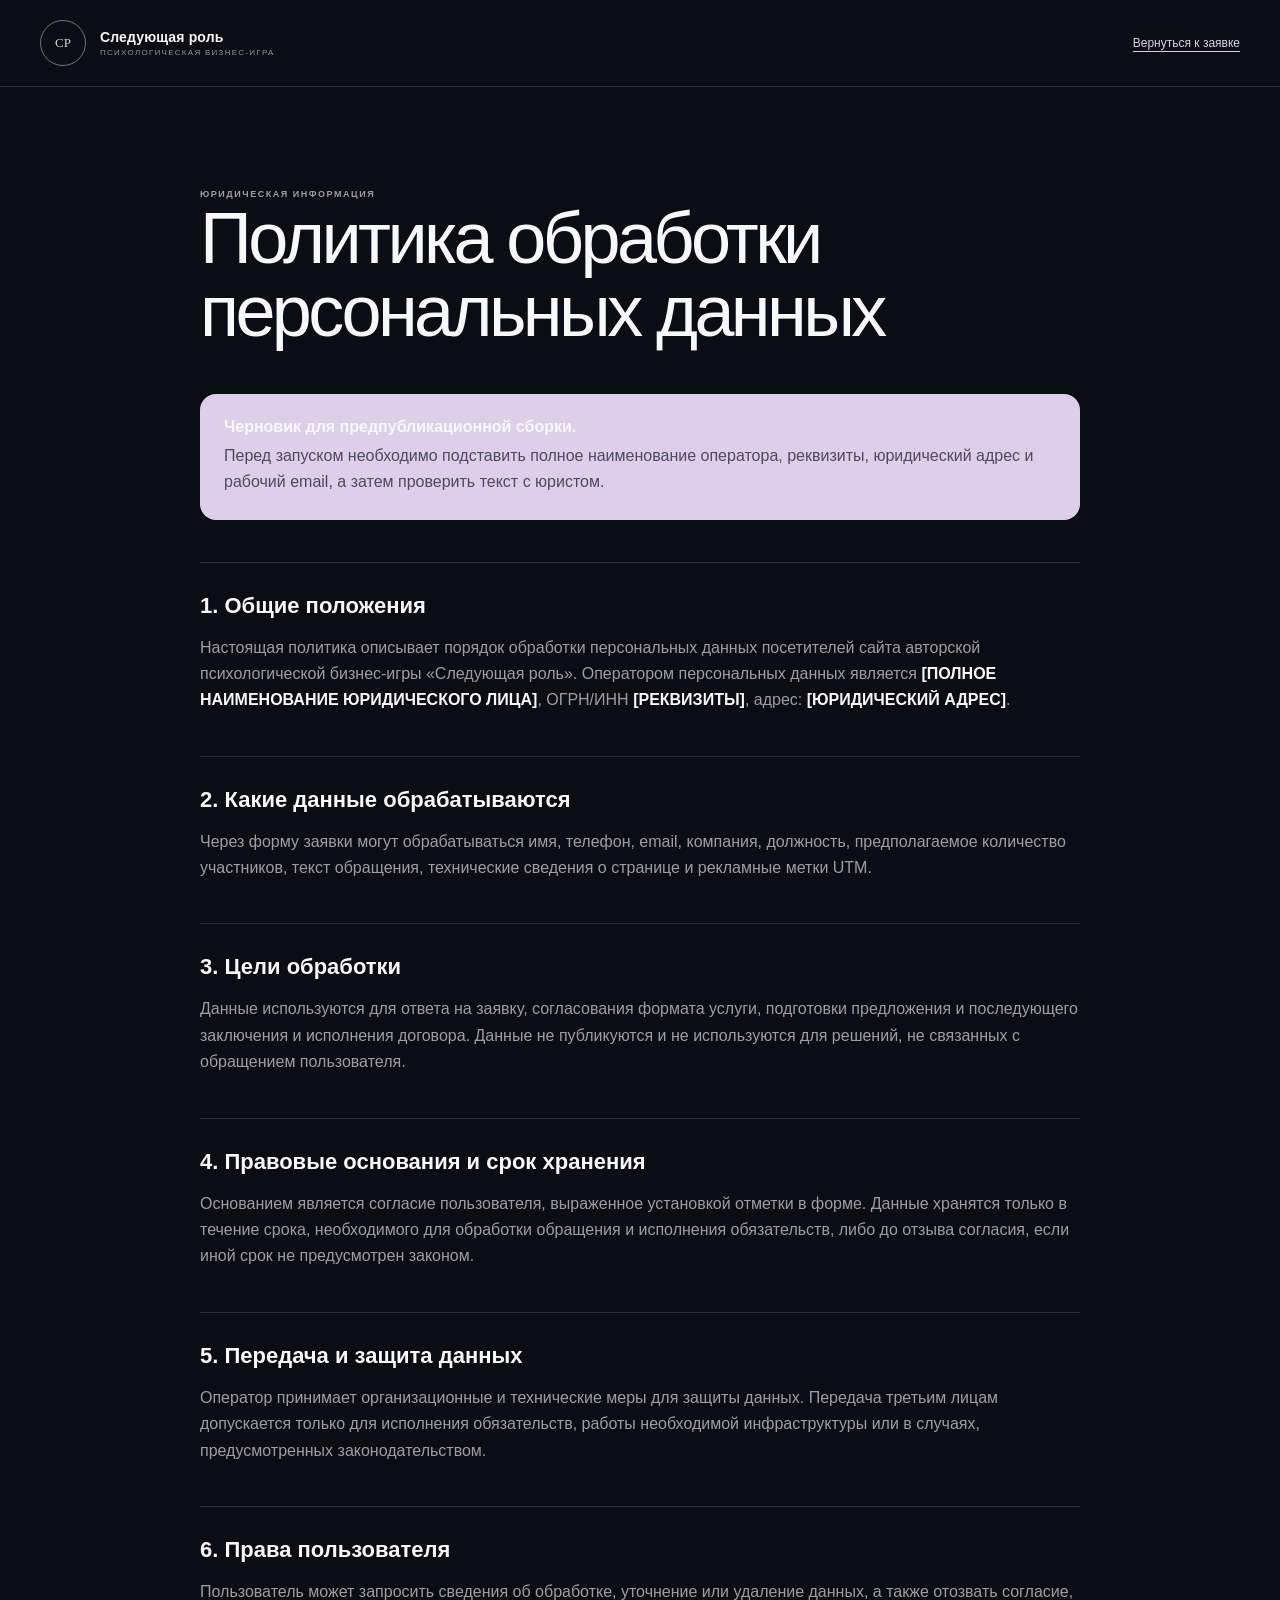
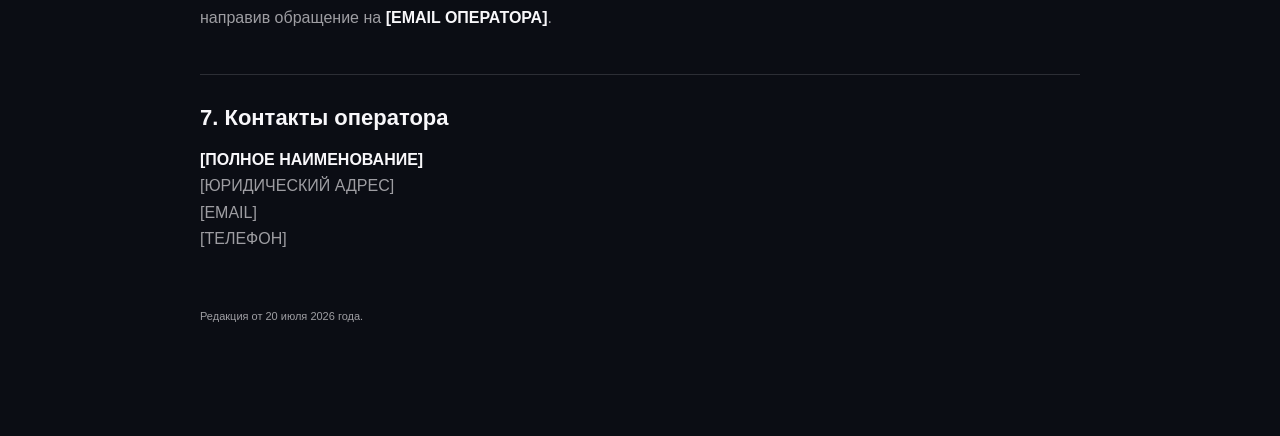
==== privacy.html @ 511d8a83 "Опубликована первая версия карьерного лендинга" ====
<!doctype html>
<html lang="ru">
<head>
  <meta charset="utf-8">
  <meta name="viewport" content="width=device-width, initial-scale=1">
  <meta name="robots" content="noindex">
  <title>Политика обработки персональных данных | Следующая роль</title>
  <link rel="icon" href="assets/icons/favicon.svg" type="image/svg+xml">
  <link rel="stylesheet" href="styles.css">
</head>
<body class="legal-page">
  <header class="legal-header">
    <div class="container">
      <a class="brand" href="index.html">
        <span class="brand-mark" aria-hidden="true">СР</span>
        <span class="brand-copy"><strong>Следующая роль</strong><small>Психологическая бизнес-игра</small></span>
      </a>
      <a href="index.html#contact">Вернуться к заявке</a>
    </div>
  </header>
  <main class="legal-main container">
    <p class="section-number section-number-light">Юридическая информация</p>
    <h1>Политика обработки персональных данных</h1>
    <div class="legal-warning">
      <strong>Черновик для предпубликационной сборки.</strong>
      <p>Перед запуском необходимо подставить полное наименование оператора, реквизиты, юридический адрес и рабочий email, а затем проверить текст с юристом.</p>
    </div>
    <section>
      <h2>1. Общие положения</h2>
      <p>Настоящая политика описывает порядок обработки персональных данных посетителей сайта авторской психологической бизнес-игры «Следующая роль». Оператором персональных данных является <strong>[ПОЛНОЕ НАИМЕНОВАНИЕ ЮРИДИЧЕСКОГО ЛИЦА]</strong>, ОГРН/ИНН <strong>[РЕКВИЗИТЫ]</strong>, адрес: <strong>[ЮРИДИЧЕСКИЙ АДРЕС]</strong>.</p>
    </section>
    <section>
      <h2>2. Какие данные обрабатываются</h2>
      <p>Через форму заявки могут обрабатываться имя, телефон, email, компания, должность, предполагаемое количество участников, текст обращения, технические сведения о странице и рекламные метки UTM.</p>
    </section>
    <section>
      <h2>3. Цели обработки</h2>
      <p>Данные используются для ответа на заявку, согласования формата услуги, подготовки предложения и последующего заключения и исполнения договора. Данные не публикуются и не используются для решений, не связанных с обращением пользователя.</p>
    </section>
    <section>
      <h2>4. Правовые основания и срок хранения</h2>
      <p>Основанием является согласие пользователя, выраженное установкой отметки в форме. Данные хранятся только в течение срока, необходимого для обработки обращения и исполнения обязательств, либо до отзыва согласия, если иной срок не предусмотрен законом.</p>
    </section>
    <section>
      <h2>5. Передача и защита данных</h2>
      <p>Оператор принимает организационные и технические меры для защиты данных. Передача третьим лицам допускается только для исполнения обязательств, работы необходимой инфраструктуры или в случаях, предусмотренных законодательством.</p>
    </section>
    <section>
      <h2>6. Права пользователя</h2>
      <p>Пользователь может запросить сведения об обработке, уточнение или удаление данных, а также отозвать согласие, направив обращение на <strong>[EMAIL ОПЕРАТОРА]</strong>.</p>
    </section>
    <section>
      <h2>7. Контакты оператора</h2>
      <p><strong>[ПОЛНОЕ НАИМЕНОВАНИЕ]</strong><br>[ЮРИДИЧЕСКИЙ АДРЕС]<br>[EMAIL]<br>[ТЕЛЕФОН]</p>
    </section>
    <p class="legal-date">Редакция от 20 июля 2026 года.</p>
  </main>
</body>
</html>
---- styles.css ----
:root {
  --ink: #141722;
  --ink-deep: #0b0d14;
  --ink-soft: #222637;
  --violet: #74569a;
  --violet-dark: #4d376b;
  --lilac: #ddcfe9;
  --lilac-soft: #eee8f2;
  --paper: #f2f0ec;
  --paper-soft: #faf9f7;
  --steel: #8e97a9;
  --text: #11131a;
  --white: #f8f7fa;
  --line-dark: rgba(248, 247, 250, .14);
  --line-light: rgba(20, 23, 34, .13);
  --container: 1480px;
  --ease: cubic-bezier(.22, .61, .36, 1);
}

* { box-sizing: border-box; }
html { scroll-behavior: smooth; scroll-padding-top: 86px; }
body { margin: 0; color: var(--text); background: var(--paper); font-family: Arial, Helvetica, sans-serif; -webkit-font-smoothing: antialiased; }
body.menu-open { overflow: hidden; }
img { display: block; max-width: 100%; }
a { color: inherit; }
button, input, textarea { font: inherit; }
.container { width: min(calc(100% - 80px), var(--container)); margin-inline: auto; }
.sr-only { position: absolute; width: 1px; height: 1px; padding: 0; overflow: hidden; clip: rect(0, 0, 0, 0); white-space: nowrap; border: 0; }
.skip-link { position: fixed; z-index: 999; top: 12px; left: 12px; padding: 12px 16px; color: var(--ink); background: var(--lilac); border-radius: 8px; transform: translateY(-180%); }
.skip-link:focus { transform: none; }

.site-header { position: fixed; z-index: 100; top: 0; right: 0; left: 0; color: var(--white); transition: background .3s, backdrop-filter .3s, border-color .3s; border-bottom: 1px solid transparent; }
.site-header.is-scrolled { background: rgba(10, 12, 19, .88); backdrop-filter: blur(14px); border-color: var(--line-dark); }
.header-inner { display: flex; min-height: 90px; align-items: center; justify-content: space-between; gap: 40px; }
.brand { display: inline-flex; align-items: center; gap: 14px; text-decoration: none; }
.brand-mark { display: grid; width: 46px; height: 46px; flex: 0 0 auto; place-items: center; color: var(--lilac); border: 1px solid rgba(221, 207, 233, .5); border-radius: 50%; font-family: Georgia, serif; font-size: 13px; }
.brand-copy { display: flex; flex-direction: column; gap: 3px; }
.brand-copy strong { font-size: 14px; letter-spacing: .01em; }
.brand-copy small { color: rgba(248, 247, 250, .58); font-size: 8px; text-transform: uppercase; letter-spacing: .16em; }
.site-nav { display: flex; align-items: center; gap: 35px; }
.site-nav a { color: rgba(248, 247, 250, .68); font-size: 12px; font-weight: 650; text-decoration: none; transition: color .2s; }
.site-nav a:hover { color: var(--white); }
.site-nav .nav-cta { min-height: 48px; display: inline-flex; align-items: center; padding: 0 24px; color: var(--ink); background: var(--lilac); border-radius: 999px; }
.menu-toggle { display: none; }

.hero { position: relative; min-height: 780px; height: 100svh; overflow: hidden; color: var(--white); background: var(--ink-deep); }
.hero-media, .hero-shade { position: absolute; inset: 0; }
.hero-media img { width: 100%; height: 100%; object-fit: cover; object-position: 29% center; }
.hero-shade { background: linear-gradient(90deg, rgba(8,10,15,.08) 0%, rgba(8,10,15,.18) 34%, rgba(8,10,15,.78) 58%, #090b12 100%), linear-gradient(0deg, rgba(8,10,15,.96) 0%, transparent 31%); }
.hero-inner { position: relative; z-index: 2; min-height: 780px; height: 100%; display: flex; flex-direction: column; align-items: flex-end; justify-content: center; padding-top: 110px; padding-bottom: 92px; }
.hero-copy { width: 58%; max-width: 860px; }
.eyebrow { display: flex; align-items: center; gap: 14px; margin: 0 0 28px; color: rgba(248,247,250,.72); font-size: 9px; font-weight: 750; text-transform: uppercase; letter-spacing: .17em; }
.eyebrow span { width: 32px; height: 1px; background: var(--lilac); }
.hero h1 { max-width: 860px; margin: 0; font-size: clamp(48px, 5.2vw, 80px); font-weight: 520; line-height: .98; letter-spacing: -.055em; }
.hero h1 em, .section-heading h2 em, .method h2 em, .expert h2 em, .contact h2 em, .money-teaser h2 em, .faq h2 em { color: var(--lilac); font-family: Georgia, "Times New Roman", serif; font-weight: 400; }
.hero h1 em { display: inline; }
.hero-lead { max-width: 770px; margin: 30px 0 0; color: rgba(248,247,250,.68); font-size: 16px; line-height: 1.65; }
.hero-actions { display: flex; align-items: center; gap: 26px; margin-top: 34px; }
.button { min-height: 60px; display: inline-flex; align-items: center; justify-content: center; gap: 28px; padding: 0 30px; color: var(--ink); background: var(--lilac); border: 0; border-radius: 999px; font-size: 13px; font-weight: 750; text-decoration: none; cursor: pointer; transition: transform .2s, background .2s; }
.button:hover { background: #eadff1; transform: translateY(-2px); }
.button:focus-visible, a:focus-visible, summary:focus-visible, input:focus-visible, textarea:focus-visible { outline: 2px solid #a789c8; outline-offset: 3px; }
.hero-actions p { max-width: 210px; margin: 0; color: rgba(248,247,250,.44); font-size: 10px; line-height: 1.5; }
.hero-facts { width: 58%; max-width: 860px; display: grid; grid-template-columns: repeat(4, 1fr); gap: 20px; margin: 52px 0 0; padding: 25px 0 0; border-top: 1px solid var(--line-dark); }
.hero-facts div { min-width: 0; }
.hero-facts dt { margin-bottom: 9px; color: rgba(248,247,250,.36); font-size: 8px; text-transform: uppercase; letter-spacing: .16em; }
.hero-facts dd { margin: 0; font-size: 12px; font-weight: 700; }
.scroll-cue { position: absolute; z-index: 3; bottom: 24px; left: 40px; display: flex; align-items: center; gap: 12px; color: rgba(248,247,250,.42); font-size: 8px; text-decoration: none; text-transform: uppercase; letter-spacing: .16em; }
.scroll-cue span { position: relative; width: 32px; height: 32px; border: 1px solid rgba(248,247,250,.2); border-radius: 50%; }
.scroll-cue span::after { content: ""; position: absolute; top: 9px; left: 13px; width: 5px; height: 9px; border-right: 1px solid currentColor; border-bottom: 1px solid currentColor; transform: rotate(45deg); }

.section { padding: 128px 0; }
.section-light { background: var(--paper); }
.section-heading { display: grid; grid-template-columns: .42fr 1.4fr .82fr; align-items: start; gap: 54px; }
.section-number { margin: 10px 0 0; color: #6e6872; font-size: 9px; font-weight: 750; text-transform: uppercase; letter-spacing: .17em; }
.section-number-light { color: rgba(248,247,250,.42); }
.section-heading h2, .method h2, .expert h2, .contact-intro h2, .faq h2 { margin: 0; font-size: clamp(48px, 4.8vw, 72px); font-weight: 510; line-height: 1.01; letter-spacing: -.052em; }
.section-heading h2 em { color: var(--violet-dark); }
.section-heading > p:last-child { margin: 6px 0 0; color: #666570; font-size: 14px; line-height: 1.7; }

.question-grid { display: grid; grid-template-columns: repeat(6, 1fr); gap: 14px; margin-top: 70px; }
.question-card { position: relative; min-height: 320px; grid-column: span 2; display: flex; flex-direction: column; justify-content: space-between; overflow: hidden; padding: 30px; background: var(--paper-soft); border: 1px solid var(--line-light); border-radius: 22px; }
.question-card-wide { grid-column: span 3; }
.question-card::after { content: ""; position: absolute; top: -95px; right: -95px; width: 190px; height: 190px; border: 1px solid rgba(116,86,154,.18); border-radius: 50%; }
.card-index { color: #7c7784; font-size: 9px; font-weight: 700; letter-spacing: .16em; }
.question-card svg { width: 54px; height: 54px; margin-top: 34px; fill: none; stroke: var(--violet); stroke-width: 1.5; }
.question-card h3 { margin: 0 0 14px; font-size: 22px; letter-spacing: -.03em; }
.question-card p { max-width: 430px; margin: 0; color: #666570; font-size: 14px; line-height: 1.55; }
.custom-question { display: grid; grid-template-columns: .38fr 1.1fr auto; align-items: center; gap: 40px; margin-top: 18px; padding: 30px 34px; color: var(--white); background: var(--ink); border-radius: 18px; }
.custom-question > span { color: var(--lilac); font-family: Georgia, serif; font-size: 20px; }
.custom-question p { margin: 0; color: rgba(248,247,250,.62); font-size: 13px; line-height: 1.55; }
.custom-question a { color: var(--lilac); font-size: 12px; font-weight: 700; text-underline-offset: 5px; }

.method, .expert { color: var(--white); background: var(--ink); }
.method-layout { display: grid; grid-template-columns: .9fr 1.1fr; align-items: center; gap: 90px; }
.method-visual { position: relative; min-height: 720px; overflow: hidden; }
.method-visual picture, .method-visual img, .method-visual::after { position: absolute; inset: 0; width: 100%; height: 100%; }
.method-visual img { object-fit: cover; object-position: center; border-radius: 4px 120px 4px 4px; }
.method-visual::after { content: ""; background: linear-gradient(0deg, rgba(10,12,18,.72), transparent 55%); border-radius: 4px 120px 4px 4px; }
.visual-note { position: absolute; z-index: 2; right: 28px; bottom: 28px; width: 310px; padding: 24px; background: rgba(13,15,23,.88); border: 1px solid var(--line-dark); backdrop-filter: blur(10px); }
.visual-note strong { display: block; margin-bottom: 10px; color: var(--lilac); font-family: Georgia, serif; font-size: 21px; font-weight: 400; }
.visual-note span { color: rgba(248,247,250,.58); font-size: 11px; line-height: 1.55; }
.method-copy h2 { margin-top: 24px; }
.method-copy h2 em { display: block; }
.method-lead { max-width: 700px; margin: 28px 0 0; color: rgba(248,247,250,.61); font-size: 15px; line-height: 1.72; }
.rounds { margin: 48px 0 0; padding: 0; list-style: none; }
.rounds li { display: grid; grid-template-columns: 48px 1fr; gap: 22px; padding: 24px 0; border-top: 1px solid var(--line-dark); }
.round-number { color: var(--lilac); font-family: Georgia, serif; font-size: 18px; }
.rounds h3 { margin: 0 0 7px; font-size: 16px; }
.rounds p { max-width: 660px; margin: 0; color: rgba(248,247,250,.53); font-size: 13px; line-height: 1.6; }
.method-origin { display: flex; align-items: center; justify-content: space-between; gap: 60px; margin-top: 90px; padding-top: 40px; border-top: 1px solid var(--line-dark); }
.method-origin p { max-width: 900px; margin: 0; font-family: Georgia, serif; font-size: 25px; line-height: 1.42; }
.method-origin span { flex: 0 0 auto; color: rgba(248,247,250,.43); font-size: 9px; text-transform: uppercase; letter-spacing: .14em; }

.result-heading { grid-template-columns: .42fr 1.6fr; }
.result-heading h2 em { color: var(--violet-dark); }
.result-grid { display: grid; grid-template-columns: 1fr 1fr; gap: 18px; margin-top: 72px; }
.result-card { position: relative; min-height: 720px; overflow: hidden; padding: 42px; border-radius: 28px; }
.result-personal { background: #e8e2db; border: 1px solid rgba(20,23,34,.1); }
.result-company { color: var(--white); background: #151824; }
.result-card-head { display: flex; align-items: center; justify-content: space-between; gap: 20px; padding-bottom: 24px; border-bottom: 1px solid currentColor; border-color: rgba(20,23,34,.16); }
.result-company .result-card-head { border-color: var(--line-dark); }
.result-card-head span { font-size: 9px; font-weight: 750; text-transform: uppercase; letter-spacing: .16em; }
.result-card-head strong { color: var(--violet-dark); font-family: Georgia, serif; font-size: 18px; font-weight: 400; }
.result-company .result-card-head strong { color: var(--lilac); }
.result-card h3 { margin: 58px 0 48px; font-size: clamp(36px, 3.3vw, 56px); font-weight: 510; line-height: 1; letter-spacing: -.05em; }
.check-list { position: relative; z-index: 2; max-width: 600px; margin: 0; padding: 0; list-style: none; }
.check-list li { position: relative; margin: 0 0 21px; padding-left: 32px; color: #666570; font-size: 14px; line-height: 1.55; }
.result-company .check-list li { color: rgba(248,247,250,.64); }
.check-list li::before { content: "↗"; position: absolute; top: 0; left: 0; color: var(--violet); }
.result-company .check-list li::before { color: var(--lilac); }
.document-preview { position: absolute; right: 40px; bottom: -75px; width: 300px; height: 305px; padding: 45px 34px; background: #fff; border: 1px solid rgba(20,23,34,.08); box-shadow: 0 24px 50px rgba(20,23,34,.12); transform: rotate(4deg); }
.document-preview > div { display: grid; gap: 6px; margin-bottom: 54px; }
.document-preview > div span { width: 72%; height: 2px; background: #dedde0; }
.document-preview > div span:nth-child(2) { width: 58%; }
.document-preview > div span:nth-child(3) { width: 66%; }
.document-preview b { display: block; max-width: 220px; color: var(--ink); font-family: Georgia, serif; font-size: 31px; font-weight: 400; line-height: 1.02; }
.document-preview small { position: absolute; bottom: 28px; color: #8f8b95; font-size: 8px; text-transform: uppercase; letter-spacing: .18em; }
.role-map { position: absolute; right: 38px; bottom: 36px; left: 38px; height: 165px; border-top: 1px solid var(--line-dark); }
.role-node { position: absolute; z-index: 2; display: grid; width: 84px; height: 84px; place-items: center; color: var(--white); background: #262a3d; border: 1px solid rgba(221,207,233,.38); border-radius: 50%; font-size: 10px; }
.role-node-a { bottom: 0; left: 5%; }
.role-node-b { top: 24px; left: calc(50% - 42px); background: var(--violet-dark); }
.role-node-c { right: 5%; bottom: 0; }
.role-line { position: absolute; top: 88px; height: 1px; background: rgba(221,207,233,.32); transform-origin: left center; }
.role-line-a { left: 16%; width: 37%; transform: rotate(-10deg); }
.role-line-b { left: 51%; width: 35%; transform: rotate(10deg); }
.included { display: flex; align-items: center; justify-content: space-between; gap: 60px; margin-top: 18px; padding: 26px 32px; background: var(--paper-soft); border: 1px solid var(--line-light); border-radius: 16px; }
.included p { max-width: 900px; margin: 0; color: #666570; font-size: 13px; line-height: 1.55; }
.included p strong { color: var(--text); }
.included a { flex: 0 0 auto; color: var(--violet-dark); font-size: 12px; font-weight: 750; text-underline-offset: 5px; }
.legal-note { max-width: 900px; margin: 24px 0 0; color: #85818a; font-size: 10px; line-height: 1.55; }

.expert-layout { display: grid; grid-template-columns: .82fr 1.18fr; align-items: center; gap: 95px; }
.expert-photo { position: relative; min-height: 850px; overflow: hidden; }
.expert-photo picture, .expert-photo img, .expert-photo::after { position: absolute; inset: 0; width: 100%; height: 100%; }
.expert-photo img { object-fit: cover; object-position: center top; border-radius: 120px 4px 4px 4px; }
.expert-photo::after { content: ""; background: linear-gradient(0deg, rgba(10,12,18,.68), transparent 48%); border-radius: 120px 4px 4px 4px; }
.expert-sign { position: absolute; z-index: 2; right: 28px; bottom: 28px; left: 28px; display: flex; align-items: flex-end; justify-content: space-between; gap: 30px; }
.expert-sign strong { font-family: Georgia, serif; font-size: 29px; font-weight: 400; line-height: 1; }
.expert-sign span { color: rgba(248,247,250,.58); font-size: 9px; line-height: 1.5; text-align: right; text-transform: uppercase; letter-spacing: .13em; }
.expert-copy h2 { margin-top: 24px; }
.expert-copy blockquote { max-width: 790px; margin: 38px 0; padding-left: 28px; color: rgba(248,247,250,.68); border-left: 1px solid var(--lilac); font-family: Georgia, serif; font-size: 23px; line-height: 1.45; }
.expert-points { display: grid; grid-template-columns: repeat(3, 1fr); gap: 14px; }
.expert-points div { min-height: 150px; padding: 22px; background: rgba(248,247,250,.035); border: 1px solid var(--line-dark); border-radius: 14px; }
.expert-points span { color: var(--lilac); font-family: Georgia, serif; font-size: 16px; }
.expert-points p { margin: 28px 0 0; color: rgba(248,247,250,.57); font-size: 12px; line-height: 1.5; }
.security { margin-top: 46px; padding-top: 30px; border-top: 1px solid var(--line-dark); }
.security > span { color: rgba(248,247,250,.42); font-size: 9px; text-transform: uppercase; letter-spacing: .16em; }
.security ul { display: grid; grid-template-columns: 1fr 1fr; gap: 11px 32px; margin: 22px 0 0; padding: 0; list-style: none; }
.security li { position: relative; padding-left: 17px; color: rgba(248,247,250,.58); font-size: 11px; line-height: 1.45; }
.security li::before { content: ""; position: absolute; top: 6px; left: 0; width: 5px; height: 5px; background: var(--lilac); border-radius: 50%; }

.contact { background: var(--paper); }
.contact-intro { display: grid; grid-template-columns: .42fr 1.35fr .48fr; align-items: start; gap: 54px; }
.contact-intro h2 em { color: var(--violet-dark); }
.price-line { display: flex; flex-direction: column; gap: 4px; padding-top: 8px; }
.price-line span, .price-line small { color: #7f7a84; font-size: 8px; text-transform: uppercase; letter-spacing: .16em; }
.price-line strong { margin-top: 11px; font-family: Georgia, serif; font-size: 31px; font-weight: 400; }
.contact-panel { display: grid; grid-template-columns: .82fr 1.18fr; margin-top: 70px; overflow: hidden; background: var(--ink); border-radius: 28px; }
.contact-photo { position: relative; min-height: 760px; }
.contact-photo picture, .contact-photo img, .contact-photo::after { position: absolute; inset: 0; width: 100%; height: 100%; }
.contact-photo img { object-fit: cover; object-position: 55% center; }
.contact-photo::after { content: ""; background: linear-gradient(0deg, rgba(10,12,18,.82), transparent 54%); }
.contact-photo-copy { position: absolute; z-index: 2; right: 38px; bottom: 38px; left: 38px; }
.contact-photo-copy span { color: var(--lilac); font-size: 9px; text-transform: uppercase; letter-spacing: .16em; }
.contact-photo-copy strong { display: block; max-width: 480px; margin-top: 13px; font-family: Georgia, serif; font-size: 27px; font-weight: 400; line-height: 1.25; }
.lead-form { padding: 58px; color: var(--white); }
.form-heading { display: flex; align-items: flex-end; justify-content: space-between; gap: 35px; padding-bottom: 28px; border-bottom: 1px solid var(--line-dark); }
.form-heading span { font-family: Georgia, serif; font-size: 34px; }
.form-heading small { max-width: 280px; color: rgba(248,247,250,.44); font-size: 9px; line-height: 1.5; text-align: right; }
.form-grid { display: grid; grid-template-columns: 1fr 1fr; gap: 19px 20px; margin-top: 34px; }
.form-grid label { display: flex; flex-direction: column; gap: 9px; }
.form-grid label > span { color: rgba(248,247,250,.48); font-size: 8px; text-transform: uppercase; letter-spacing: .14em; }
.form-grid input, .form-grid textarea { width: 100%; color: var(--white); background: transparent; border: 0; border-bottom: 1px solid rgba(248,247,250,.23); border-radius: 0; outline: none; }
.form-grid input { height: 42px; }
.form-grid textarea { min-height: 78px; padding: 10px 0; resize: vertical; }
.form-grid input::placeholder, .form-grid textarea::placeholder { color: rgba(248,247,250,.24); }
.form-grid input:focus, .form-grid textarea:focus { border-color: var(--lilac); }
.form-grid input.is-invalid { border-color: #d78484; }
.field-full { grid-column: 1 / -1; }
.field-error, .consent-error { min-height: 12px; color: #e1a0a0; font-size: 9px; }
.honey { position: absolute !important; left: -9999px !important; }
.consent { position: relative; display: flex; align-items: flex-start; gap: 11px; margin-top: 25px; color: rgba(248,247,250,.5); font-size: 10px; line-height: 1.45; cursor: pointer; }
.consent input { position: absolute; opacity: 0; }
.consent-box { position: relative; width: 17px; height: 17px; flex: 0 0 auto; border: 1px solid rgba(248,247,250,.35); }
.consent input:checked + .consent-box::after { content: ""; position: absolute; top: 2px; left: 5px; width: 4px; height: 8px; border-right: 1px solid var(--lilac); border-bottom: 1px solid var(--lilac); transform: rotate(45deg); }
.consent a { text-underline-offset: 3px; }
.button-submit { width: 100%; margin-top: 18px; }
.button-submit:disabled { cursor: wait; opacity: .6; }
.form-status { min-height: 18px; margin: 12px 0 0; color: rgba(248,247,250,.55); font-size: 10px; }
.form-status.is-error { color: #e1a0a0; }

.faq { display: grid; grid-template-columns: .7fr 1.3fr; gap: 90px; margin-top: 118px; }
.faq h2 { margin-top: 28px; }
.faq h2 em { color: var(--violet-dark); }
.faq-list { border-top: 1px solid var(--line-light); }
.faq-list details { border-bottom: 1px solid var(--line-light); }
.faq-list summary { display: flex; align-items: center; justify-content: space-between; gap: 24px; padding: 25px 0; font-size: 16px; font-weight: 650; cursor: pointer; list-style: none; }
.faq-list summary::-webkit-details-marker { display: none; }
.faq-list summary span { position: relative; width: 24px; height: 24px; flex: 0 0 auto; }
.faq-list summary span::before, .faq-list summary span::after { content: ""; position: absolute; top: 11px; left: 5px; width: 14px; height: 1px; background: var(--ink); transition: transform .25s; }
.faq-list summary span::after { transform: rotate(90deg); }
.faq-list details[open] summary span::after { transform: rotate(0); }
.faq-list details p { max-width: 720px; margin: -6px 40px 25px 0; color: #666570; font-size: 14px; line-height: 1.6; }
.money-teaser { position: relative; margin-top: 100px; padding: 55px 48% 55px 55px; overflow: hidden; color: var(--white); background: linear-gradient(105deg, #101713 0%, #101713 57%, #26362e 100%); border-radius: 24px; }
.money-teaser::before { content: ""; position: absolute; top: -210px; right: -30px; width: 560px; height: 560px; border: 1px solid rgba(202,169,144,.42); border-radius: 50%; box-shadow: 0 0 0 60px rgba(202,169,144,.05), 0 0 0 130px rgba(202,169,144,.03); }
.money-label { position: relative; z-index: 2; color: #d9bba7; font-size: 9px; text-transform: uppercase; letter-spacing: .15em; }
.money-teaser h2 { position: relative; z-index: 2; max-width: 730px; margin: 18px 0 0; font-size: clamp(34px, 3.5vw, 52px); font-weight: 520; line-height: 1.04; letter-spacing: -.045em; }
.money-teaser h2 em { color: #e5c9b7; }
.money-teaser > p:not(.money-label) { position: relative; z-index: 2; max-width: 650px; margin: 18px 0 28px; color: rgba(248,246,242,.62); font-size: 14px; }
.money-teaser a { position: relative; z-index: 2; color: #e5c9b7; font-size: 13px; font-weight: 700; text-underline-offset: 5px; }

.site-footer { padding: 76px 0 28px; color: var(--white); background: #080a10; }
.footer-main { display: grid; grid-template-columns: 1.3fr .7fr .9fr .9fr; gap: 48px; }
.brand-footer { margin-bottom: 18px; }
.footer-main > div:first-child > p { max-width: 310px; margin: 0; color: rgba(248,247,250,.4); font-size: 12px; line-height: 1.5; }
.footer-links, .footer-contact { display: flex; flex-direction: column; align-items: flex-start; gap: 11px; }
.footer-links strong, .footer-contact strong { margin-bottom: 7px; color: rgba(248,247,250,.45); font-size: 9px; text-transform: uppercase; letter-spacing: .14em; }
.footer-links a { color: rgba(248,247,250,.7); font-size: 12px; text-decoration: none; }
.footer-contact > a { color: var(--lilac); font-family: Georgia, serif; font-size: 21px; text-underline-offset: 5px; }
.footer-contact small { max-width: 260px; color: rgba(248,247,250,.3); font-size: 9px; line-height: 1.5; }
.footer-bottom { display: flex; justify-content: space-between; gap: 30px; margin-top: 65px; padding-top: 22px; color: rgba(248,247,250,.28); border-top: 1px solid var(--line-dark); font-size: 9px; }

[data-reveal] { opacity: 0; transform: translateY(22px); transition: opacity .75s var(--ease), transform .75s var(--ease); }
[data-reveal].is-visible { opacity: 1; transform: none; }
.no-js [data-reveal] { opacity: 1; transform: none; }

@media (max-width: 1199px) {
  .container { width: min(calc(100% - 48px), var(--container)); }
  .site-nav { gap: 20px; }
  .hero-copy, .hero-facts { width: 62%; }
  .hero h1 { font-size: clamp(44px, 5.5vw, 66px); }
  .section-heading { grid-template-columns: .38fr 1.45fr .82fr; gap: 32px; }
  .question-card { grid-column: span 3; }
  .question-card-wide { grid-column: span 3; }
  .question-card:last-child { grid-column: 2 / span 4; }
  .method-layout, .expert-layout { gap: 56px; }
  .method-visual { min-height: 650px; }
  .result-card { padding: 34px; }
  .expert-photo { min-height: 760px; }
  .contact-intro { grid-template-columns: .38fr 1.32fr .5fr; gap: 32px; }
  .lead-form { padding: 42px; }
}

@media (max-width: 900px) {
  .site-nav > a:not(.nav-cta) { display: none; }
  .hero-media img { object-position: 23% center; }
  .hero-copy, .hero-facts { width: 64%; }
  .hero-actions { align-items: flex-start; flex-direction: column; }
  .section { padding: 96px 0; }
  .section-heading { grid-template-columns: 1fr; gap: 16px; }
  .section-heading .section-number { margin: 0; }
  .section-heading > p:last-child { max-width: 680px; }
  .custom-question { grid-template-columns: 1fr; gap: 17px; }
  .method-layout, .expert-layout { grid-template-columns: 1fr; }
  .method-visual { min-height: 560px; width: 78%; }
  .method-copy, .expert-copy { max-width: 780px; }
  .method-origin { align-items: flex-start; flex-direction: column; }
  .result-heading { grid-template-columns: 1fr; }
  .result-card { min-height: 700px; padding: 30px; }
  .expert-photo { width: 72%; min-height: 760px; }
  .contact-intro { grid-template-columns: 1fr 1fr; }
  .contact-intro .section-number { grid-column: 1 / -1; margin: 0; }
  .contact-panel { grid-template-columns: 1fr; }
  .contact-photo { min-height: 440px; }
  .faq { grid-template-columns: 1fr; gap: 42px; }
  .money-teaser { padding-right: 30%; }
  .footer-main { grid-template-columns: 1fr 1fr; }
}

@media (max-width: 767px) {
  html { scroll-padding-top: 72px; }
  .container { width: min(calc(100% - 32px), var(--container)); }
  .header-inner { min-height: 72px; }
  .brand-mark { width: 36px; height: 36px; }
  .brand-copy strong { font-size: 12px; }
  .brand-copy small { font-size: 7px; }
  .site-header { background: rgba(10,12,19,.72); backdrop-filter: blur(14px); }
  .menu-toggle { width: 42px; height: 42px; display: grid; place-content: center; gap: 6px; padding: 0; color: var(--white); background: transparent; border: 1px solid var(--line-dark); border-radius: 50%; }
  .menu-toggle span:not(.sr-only) { width: 17px; height: 1px; background: currentColor; transition: transform .2s; }
  .menu-toggle[aria-expanded="true"] span:first-child { transform: translateY(3.5px) rotate(45deg); }
  .menu-toggle[aria-expanded="true"] span:nth-child(2) { transform: translateY(-3.5px) rotate(-45deg); }
  .site-nav { position: fixed; inset: 72px 0 auto; display: grid; gap: 0; padding: 18px 16px 24px; background: rgba(10,12,19,.98); border-bottom: 1px solid var(--line-dark); transform: translateY(-130%); opacity: 0; pointer-events: none; transition: transform .3s var(--ease), opacity .3s; }
  .site-nav.is-open { transform: translateY(0); opacity: 1; pointer-events: auto; }
  .site-nav > a:not(.nav-cta) { display: block; padding: 15px 8px; border-bottom: 1px solid var(--line-dark); font-size: 14px; }
  .site-nav .nav-cta { margin-top: 18px; text-align: center; }

  .hero { height: auto; min-height: 0; padding-top: 72px; }
  .hero-media { position: relative; height: min(66svh, 560px); inset: auto; z-index: 0; display: block; }
  .hero-media img { object-position: center 19%; }
  .hero-shade { z-index: 1; top: 72px; height: min(66svh, 560px); bottom: auto; background: linear-gradient(0deg, #0b0d14 0%, rgba(11,13,20,.05) 44%, rgba(11,13,20,.08) 100%); }
  .hero-inner { position: relative; z-index: 2; min-height: 0; height: auto; align-items: stretch; margin-top: -58px; padding: 0 0 34px; }
  .hero-copy, .hero-facts { width: 100%; max-width: none; }
  .eyebrow { margin-bottom: 16px; font-size: 8px; }
  .hero h1 { font-size: clamp(38px, 11vw, 53px); line-height: 1.01; }
  .hero-lead { margin-top: 22px; font-size: 15px; }
  .hero-actions { gap: 14px; margin-top: 26px; }
  .button { min-height: 54px; width: 100%; padding-inline: 22px; }
  .hero-actions p { max-width: none; width: 100%; text-align: center; }
  .hero-facts { grid-template-columns: 1fr 1fr; gap: 18px 12px; margin-top: 34px; }
  .hero-facts dd { font-size: 12px; }
  .scroll-cue { display: none; }

  .section { padding: 78px 0; }
  .section-heading h2, .method h2, .expert h2, .contact-intro h2, .faq h2 { font-size: clamp(36px, 10vw, 48px); }
  .section-heading > p:last-child { font-size: 14px; }
  .question-grid { grid-template-columns: 1fr; gap: 10px; margin-top: 46px; }
  .question-card, .question-card-wide, .question-card:last-child { min-height: 270px; grid-column: auto; padding: 23px; }
  .question-card svg { margin-top: 30px; }
  .custom-question { margin-top: 12px; padding: 25px; }

  .method-layout { gap: 56px; }
  .method-visual { min-height: 450px; width: 100%; }
  .method-visual img { object-position: 42% center; border-radius: 4px 82px 4px 4px; }
  .method-visual::after { border-radius: 4px 82px 4px 4px; }
  .visual-note { right: 14px; bottom: 15px; width: min(250px, calc(100% - 28px)); padding: 19px; }
  .method-lead { font-size: 15px; }
  .rounds { margin-top: 38px; }
  .rounds li { grid-template-columns: 40px 1fr; gap: 12px; }
  .method-origin { gap: 25px; margin-top: 62px; }
  .method-origin p { font-size: 22px; }

  .result-grid { grid-template-columns: 1fr; margin-top: 46px; }
  .result-card { min-height: 720px; padding: 25px; border-radius: 20px; }
  .result-card h3 { margin: 42px 0 38px; font-size: 35px; }
  .check-list { padding-bottom: 220px; }
  .document-preview { right: 25px; bottom: -52px; width: min(270px, calc(100% - 50px)); height: 275px; padding: 38px 29px; }
  .document-preview b { font-size: 28px; }
  .role-map { right: 25px; bottom: 30px; left: 25px; height: 155px; }
  .role-node { width: 70px; height: 70px; font-size: 9px; }
  .role-node-b { left: calc(50% - 35px); }
  .role-line-a { left: 18%; width: 33%; }
  .role-line-b { left: 51%; width: 31%; }
  .included { align-items: flex-start; flex-direction: column; gap: 20px; padding: 23px; }
  .included a { flex: 0 1 auto; }

  .expert-layout { gap: 58px; }
  .expert-photo { width: 100%; min-height: 620px; }
  .expert-photo img, .expert-photo::after { border-radius: 90px 4px 4px 4px; }
  .expert-copy blockquote { margin: 29px 0; padding-left: 22px; font-size: 20px; }
  .expert-points { grid-template-columns: 1fr; }
  .expert-points div { min-height: 120px; }
  .expert-points p { margin-top: 18px; }
  .security ul { grid-template-columns: 1fr; }

  .contact-intro { grid-template-columns: 1fr; gap: 18px; }
  .contact-intro .section-number { grid-column: auto; }
  .price-line { margin-top: 8px; padding-top: 20px; border-top: 1px solid var(--line-light); }
  .contact-panel { margin-top: 42px; border-radius: 20px; }
  .contact-photo { min-height: 360px; }
  .contact-photo img { object-position: 61% center; }
  .contact-photo-copy { right: 24px; bottom: 24px; left: 24px; }
  .contact-photo-copy strong { font-size: 21px; }
  .lead-form { padding: 31px 22px; }
  .form-heading { align-items: flex-start; flex-direction: column; gap: 12px; }
  .form-heading span { font-size: 28px; }
  .form-heading small { text-align: left; }
  .form-grid { grid-template-columns: 1fr; gap: 15px; margin-top: 29px; }
  .field-full { grid-column: auto; }
  .faq { margin-top: 82px; }
  .faq-list summary { font-size: 14px; }
  .money-teaser { margin-top: 75px; padding: 35px 28px 190px; }
  .money-teaser::before { top: auto; right: -120px; bottom: -330px; width: 480px; height: 480px; }
  .money-teaser h2 { font-size: 34px; }

  .site-footer { padding-top: 58px; }
  .footer-main { grid-template-columns: 1fr; gap: 38px; }
  .footer-bottom { align-items: flex-start; flex-direction: column; gap: 10px; }
}

@media (max-width: 390px) {
  .brand-copy small { display: none; }
  .hero h1 { font-size: 37px; }
  .result-card { min-height: 740px; }
  .result-card-head { align-items: flex-start; flex-direction: column; gap: 8px; }
  .expert-photo { min-height: 570px; }
}

@media (prefers-reduced-motion: reduce) {
  html { scroll-behavior: auto; }
  *, *::before, *::after { animation-duration: .01ms !important; animation-iteration-count: 1 !important; transition-duration: .01ms !important; }
  [data-reveal] { opacity: 1; transform: none; }
}

/* Supporting pages */
.utility-page, .legal-page { min-height: 100svh; color: var(--white); background: var(--ink-deep); }
.utility-main { min-height: 100svh; display: grid; grid-template-columns: .9fr 1.1fr; }
.utility-visual { min-height: 100svh; background: linear-gradient(90deg, rgba(11,13,20,.05), rgba(11,13,20,.72)), url("assets/images/contact.jpg") center / cover no-repeat; }
.utility-card { display: flex; flex-direction: column; justify-content: center; padding: clamp(48px, 8vw, 120px); }
.utility-status { margin: auto 0 34px; color: var(--lilac); font-size: 10px; text-transform: uppercase; letter-spacing: .15em; }
.utility-card h1 { margin: 0; font-size: clamp(48px, 6vw, 86px); font-weight: 500; line-height: .98; letter-spacing: -.055em; }
.utility-card h1 em { color: var(--lilac); font-family: Georgia, serif; font-weight: 400; }
.utility-card > p { max-width: 600px; margin: 30px 0; color: rgba(248,247,250,.64); }
.utility-actions { display: flex; align-items: center; gap: 28px; margin-bottom: auto; }
.utility-actions .button { width: auto; }
.utility-actions .text-link { color: var(--lilac); }
.legal-header { padding: 20px 0; border-bottom: 1px solid var(--line-dark); }
.legal-header .container { display: flex; align-items: center; justify-content: space-between; gap: 30px; }
.legal-header > .container > a:last-child { color: var(--lilac); font-size: 12px; text-underline-offset: 4px; }
.legal-main { max-width: 880px; padding-top: 90px; padding-bottom: 100px; }
.legal-main h1 { margin: 0 0 45px; font-size: clamp(44px, 6vw, 72px); font-weight: 500; line-height: 1.02; letter-spacing: -.05em; }
.legal-main section { margin-top: 42px; padding-top: 30px; border-top: 1px solid var(--line-dark); }
.legal-main h2 { margin: 0 0 12px; font-size: 22px; }
.legal-main p { color: rgba(248,247,250,.62); line-height: 1.65; }
.legal-main strong { color: var(--white); }
.legal-warning { padding: 24px; color: var(--ink); background: var(--lilac); border-radius: 16px; }
.legal-warning p { margin: 7px 0 0; color: rgba(20,23,34,.72); }
.legal-date { margin-top: 55px; font-size: 11px; }

@media (max-width: 767px) {
  .utility-main { grid-template-columns: 1fr; }
  .utility-visual { min-height: 46svh; }
  .utility-card { min-height: 54svh; padding: 38px 24px 58px; }
  .utility-status { margin: 58px 0 22px; }
  .utility-actions { align-items: flex-start; flex-direction: column; margin-bottom: 0; }
  .utility-actions .button { width: 100%; }
  .legal-header .brand-copy small { display: none; }
  .legal-main { padding-top: 65px; }
}
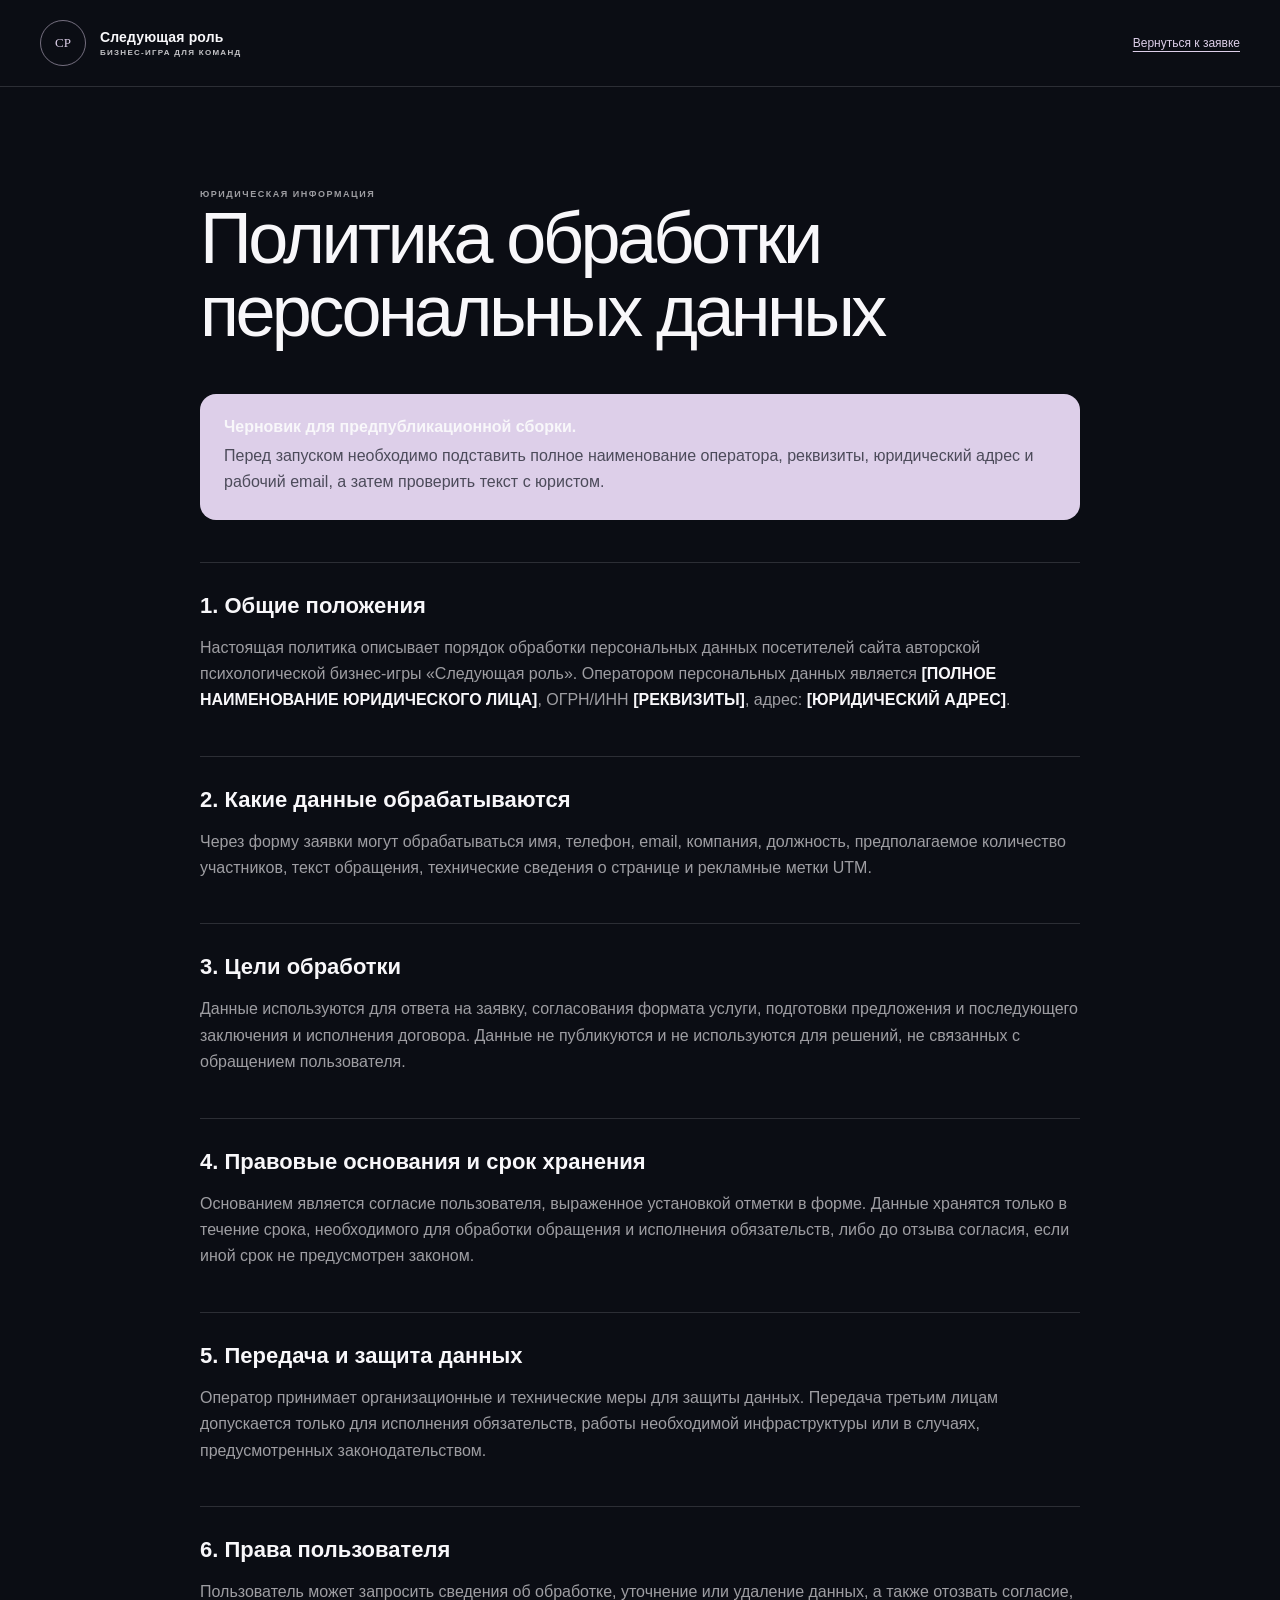
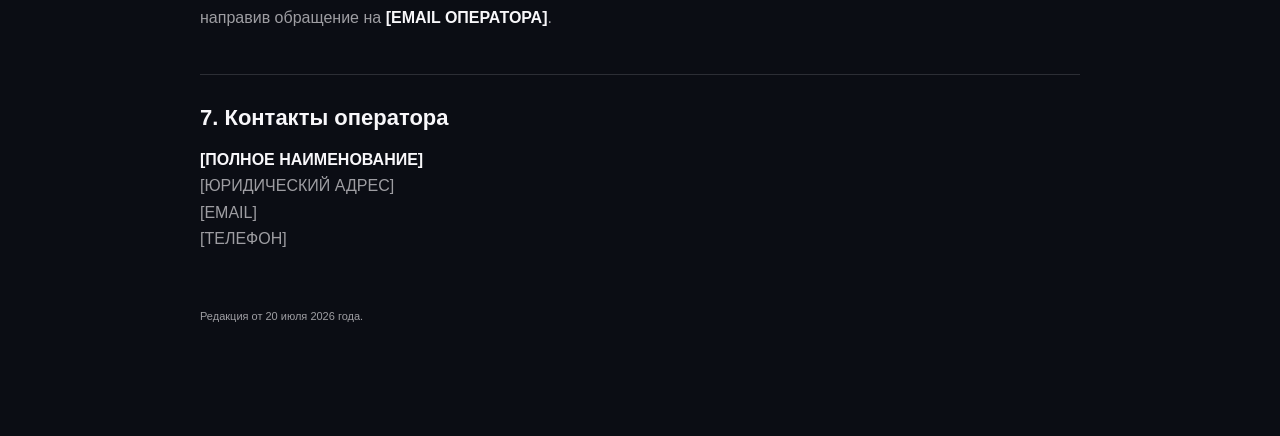
==== commit 8306eb6a: "Refine mobile game label" ====
--- a/privacy.html
+++ b/privacy.html
@@ -13,7 +13,7 @@
     <div class="container">
       <a class="brand" href="index.html">
         <span class="brand-mark" aria-hidden="true">СР</span>
-        <span class="brand-copy"><strong>Следующая роль</strong><small>Психологическая бизнес-игра</small></span>
+        <span class="brand-copy"><strong>Следующая роль</strong><small>Бизнес-игра для команд</small></span>
       </a>
       <a href="index.html#contact">Вернуться к заявке</a>
     </div>
--- a/styles.css
+++ b/styles.css
@@ -36,7 +36,7 @@
 .brand-mark { display: grid; width: 46px; height: 46px; flex: 0 0 auto; place-items: center; color: var(--lilac); border: 1px solid rgba(221, 207, 233, .5); border-radius: 50%; font-family: Georgia, serif; font-size: 13px; }
 .brand-copy { display: flex; flex-direction: column; gap: 3px; }
 .brand-copy strong { font-size: 14px; letter-spacing: .01em; }
-.brand-copy small { color: rgba(248, 247, 250, .58); font-size: 8px; text-transform: uppercase; letter-spacing: .16em; }
+.brand-copy small { color: rgba(248, 247, 250, .78); font-size: 8px; font-weight: 600; text-transform: uppercase; letter-spacing: .16em; }
 .site-nav { display: flex; align-items: center; gap: 35px; }
 .site-nav a { color: rgba(248, 247, 250, .68); font-size: 12px; font-weight: 650; text-decoration: none; transition: color .2s; }
 .site-nav a:hover { color: var(--white); }
@@ -46,11 +46,15 @@
 .hero { position: relative; min-height: 780px; height: 100svh; overflow: hidden; color: var(--white); background: var(--ink-deep); }
 .hero-media, .hero-shade { position: absolute; inset: 0; }
 .hero-media img { width: 100%; height: 100%; object-fit: cover; object-position: 29% center; }
-.hero-shade { background: linear-gradient(90deg, rgba(8,10,15,.08) 0%, rgba(8,10,15,.18) 34%, rgba(8,10,15,.78) 58%, #090b12 100%), linear-gradient(0deg, rgba(8,10,15,.96) 0%, transparent 31%); }
+@media (min-width: 768px) {
+  .hero-media img { width: 100%; max-width: none; margin-left: -18%; transform: scaleX(-1); }
+}
+.hero-shade { background: radial-gradient(ellipse 34% 27% at 0 0, rgba(8,10,15,.62) 0%, rgba(8,10,15,.26) 52%, transparent 100%), linear-gradient(90deg, rgba(8,10,15,.08) 0%, rgba(8,10,15,.18) 34%, rgba(8,10,15,.78) 58%, #090b12 100%), linear-gradient(0deg, rgba(8,10,15,.96) 0%, transparent 31%); }
 .hero-inner { position: relative; z-index: 2; min-height: 780px; height: 100%; display: flex; flex-direction: column; align-items: flex-end; justify-content: center; padding-top: 110px; padding-bottom: 92px; }
 .hero-copy { width: 58%; max-width: 860px; }
-.eyebrow { display: flex; align-items: center; gap: 14px; margin: 0 0 28px; color: rgba(248,247,250,.72); font-size: 9px; font-weight: 750; text-transform: uppercase; letter-spacing: .17em; }
-.eyebrow span { width: 32px; height: 1px; background: var(--lilac); }
+.hero-signature { position: absolute; z-index: 3; top: 61%; left: clamp(128px, 13vw, 220px); display: flex; flex-direction: column; align-items: flex-start; gap: 6px; margin: 0; padding-left: 15px; border-left: 1px solid rgba(221,207,233,.72); text-shadow: 0 2px 12px rgba(6,8,13,.58); }
+.hero-signature strong { color: rgba(248,247,250,.94); font-size: 10px; line-height: 1.2; text-transform: uppercase; letter-spacing: .1em; }
+.hero-signature span { color: rgba(248,247,250,.66); font-size: 8px; font-weight: 650; line-height: 1.35; text-transform: uppercase; letter-spacing: .15em; }
 .hero h1 { max-width: 860px; margin: 0; font-size: clamp(48px, 5.2vw, 80px); font-weight: 520; line-height: .98; letter-spacing: -.055em; }
 .hero h1 em, .section-heading h2 em, .method h2 em, .expert h2 em, .contact h2 em, .money-teaser h2 em, .faq h2 em { color: var(--lilac); font-family: Georgia, "Times New Roman", serif; font-weight: 400; }
 .hero h1 em { display: inline; }
@@ -64,8 +68,8 @@
 .hero-facts div { min-width: 0; }
 .hero-facts dt { margin-bottom: 9px; color: rgba(248,247,250,.36); font-size: 8px; text-transform: uppercase; letter-spacing: .16em; }
 .hero-facts dd { margin: 0; font-size: 12px; font-weight: 700; }
-.scroll-cue { position: absolute; z-index: 3; bottom: 24px; left: 40px; display: flex; align-items: center; gap: 12px; color: rgba(248,247,250,.42); font-size: 8px; text-decoration: none; text-transform: uppercase; letter-spacing: .16em; }
-.scroll-cue span { position: relative; width: 32px; height: 32px; border: 1px solid rgba(248,247,250,.2); border-radius: 50%; }
+.scroll-cue { position: absolute; z-index: 3; bottom: 24px; left: 40px; display: flex; align-items: center; gap: 12px; color: rgba(248,247,250,.66); font-size: 8px; font-weight: 650; text-shadow: 0 2px 10px rgba(6,8,13,.6); text-decoration: none; text-transform: uppercase; letter-spacing: .16em; }
+.scroll-cue span { position: relative; width: 32px; height: 32px; border: 1px solid rgba(248,247,250,.52); border-radius: 50%; }
 .scroll-cue span::after { content: ""; position: absolute; top: 9px; left: 13px; width: 5px; height: 9px; border-right: 1px solid currentColor; border-bottom: 1px solid currentColor; transform: rotate(45deg); }
 
 .section { padding: 128px 0; }
@@ -94,7 +98,7 @@
 .method-layout { display: grid; grid-template-columns: .9fr 1.1fr; align-items: center; gap: 90px; }
 .method-visual { position: relative; min-height: 720px; overflow: hidden; }
 .method-visual picture, .method-visual img, .method-visual::after { position: absolute; inset: 0; width: 100%; height: 100%; }
-.method-visual img { object-fit: cover; object-position: center; border-radius: 4px 120px 4px 4px; }
+.method-visual img { object-fit: cover; object-position: 70% center; border-radius: 4px 120px 4px 4px; }
 .method-visual::after { content: ""; background: linear-gradient(0deg, rgba(10,12,18,.72), transparent 55%); border-radius: 4px 120px 4px 4px; }
 .visual-note { position: absolute; z-index: 2; right: 28px; bottom: 28px; width: 310px; padding: 24px; background: rgba(13,15,23,.88); border: 1px solid var(--line-dark); backdrop-filter: blur(10px); }
 .visual-note strong { display: block; margin-bottom: 10px; color: var(--lilac); font-family: Georgia, serif; font-size: 21px; font-weight: 400; }
@@ -128,13 +132,15 @@
 .result-company .check-list li { color: rgba(248,247,250,.64); }
 .check-list li::before { content: "↗"; position: absolute; top: 0; left: 0; color: var(--violet); }
 .result-company .check-list li::before { color: var(--lilac); }
-.document-preview { position: absolute; right: 40px; bottom: -75px; width: 300px; height: 305px; padding: 45px 34px; background: #fff; border: 1px solid rgba(20,23,34,.08); box-shadow: 0 24px 50px rgba(20,23,34,.12); transform: rotate(4deg); }
-.document-preview > div { display: grid; gap: 6px; margin-bottom: 54px; }
-.document-preview > div span { width: 72%; height: 2px; background: #dedde0; }
-.document-preview > div span:nth-child(2) { width: 58%; }
-.document-preview > div span:nth-child(3) { width: 66%; }
-.document-preview b { display: block; max-width: 220px; color: var(--ink); font-family: Georgia, serif; font-size: 31px; font-weight: 400; line-height: 1.02; }
-.document-preview small { position: absolute; bottom: 28px; color: #8f8b95; font-size: 8px; text-transform: uppercase; letter-spacing: .18em; }
+.document-preview { position: absolute; right: 40px; bottom: -75px; width: 300px; height: 305px; padding: 45px 34px; background: linear-gradient(145deg, #fff 0%, #faf8f5 100%); border: 1px solid rgba(77,55,107,.2); box-shadow: 0 24px 50px rgba(20,23,34,.1), inset 0 0 0 11px rgba(116,86,154,.035); transform: rotate(4deg); }
+.document-preview::before { content: ""; position: absolute; inset: 14px; border: 1px solid rgba(77,55,107,.16); pointer-events: none; }
+.document-preview::after { content: ""; position: absolute; top: 14px; left: 14px; width: 46px; height: 3px; background: var(--violet-dark); }
+.document-preview > div { position: relative; z-index: 1; display: grid; gap: 5px; margin-bottom: 46px; }
+.document-preview > div span { width: 72%; height: 1px; background: rgba(77,55,107,.2); }
+.document-preview > div span:nth-child(2) { width: 48%; }
+.document-preview > div span:nth-child(3) { width: 60%; }
+.document-preview b { position: relative; z-index: 1; display: block; max-width: 230px; color: var(--ink); font-family: Arial, Helvetica, sans-serif; font-size: 25px; font-weight: 650; line-height: 1.04; letter-spacing: -.035em; }
+.document-preview small { position: absolute; z-index: 1; bottom: 28px; color: rgba(77,55,107,.72); font-size: 8px; font-weight: 700; text-transform: uppercase; letter-spacing: .18em; }
 .role-map { position: absolute; right: 38px; bottom: 36px; left: 38px; height: 165px; border-top: 1px solid var(--line-dark); }
 .role-node { position: absolute; z-index: 2; display: grid; width: 84px; height: 84px; place-items: center; color: var(--white); background: #262a3d; border: 1px solid rgba(221,207,233,.38); border-radius: 50%; font-size: 10px; }
 .role-node-a { bottom: 0; left: 5%; }
@@ -182,7 +188,7 @@
 .contact-photo::after { content: ""; background: linear-gradient(0deg, rgba(10,12,18,.82), transparent 54%); }
 .contact-photo-copy { position: absolute; z-index: 2; right: 38px; bottom: 38px; left: 38px; }
 .contact-photo-copy span { color: var(--lilac); font-size: 9px; text-transform: uppercase; letter-spacing: .16em; }
-.contact-photo-copy strong { display: block; max-width: 480px; margin-top: 13px; font-family: Georgia, serif; font-size: 27px; font-weight: 400; line-height: 1.25; }
+.contact-photo-copy strong { display: block; max-width: 480px; margin-top: 13px; color: rgba(248,247,250,.92); font-family: Georgia, serif; font-size: 27px; font-weight: 400; line-height: 1.25; }
 .lead-form { padding: 58px; color: var(--white); }
 .form-heading { display: flex; align-items: flex-end; justify-content: space-between; gap: 35px; padding-bottom: 28px; border-bottom: 1px solid var(--line-dark); }
 .form-heading span { font-family: Georgia, serif; font-size: 34px; }
@@ -294,7 +300,7 @@
   .brand-mark { width: 36px; height: 36px; }
   .brand-copy strong { font-size: 12px; }
   .brand-copy small { font-size: 7px; }
-  .site-header { background: rgba(10,12,19,.72); backdrop-filter: blur(14px); }
+  .site-header { background: rgba(10,12,19,.82); backdrop-filter: blur(14px); }
   .menu-toggle { width: 42px; height: 42px; display: grid; place-content: center; gap: 6px; padding: 0; color: var(--white); background: transparent; border: 1px solid var(--line-dark); border-radius: 50%; }
   .menu-toggle span:not(.sr-only) { width: 17px; height: 1px; background: currentColor; transition: transform .2s; }
   .menu-toggle[aria-expanded="true"] span:first-child { transform: translateY(3.5px) rotate(45deg); }
@@ -310,7 +316,9 @@
   .hero-shade { z-index: 1; top: 72px; height: min(66svh, 560px); bottom: auto; background: linear-gradient(0deg, #0b0d14 0%, rgba(11,13,20,.05) 44%, rgba(11,13,20,.08) 100%); }
   .hero-inner { position: relative; z-index: 2; min-height: 0; height: auto; align-items: stretch; margin-top: -58px; padding: 0 0 34px; }
   .hero-copy, .hero-facts { width: 100%; max-width: none; }
-  .eyebrow { margin-bottom: 16px; font-size: 8px; }
+  .hero-signature { top: calc(72px + min(66svh, 560px) - 108px); left: 16px; gap: 4px; padding-left: 12px; }
+  .hero-signature strong { font-size: 9px; }
+  .hero-signature span { font-size: 7px; }
   .hero h1 { font-size: clamp(38px, 11vw, 53px); line-height: 1.01; }
   .hero-lead { margin-top: 22px; font-size: 15px; }
   .hero-actions { gap: 14px; margin-top: 26px; }
@@ -330,7 +338,7 @@
 
   .method-layout { gap: 56px; }
   .method-visual { min-height: 450px; width: 100%; }
-  .method-visual img { object-position: 42% center; border-radius: 4px 82px 4px 4px; }
+  .method-visual img { object-position: 70% center; border-radius: 4px 82px 4px 4px; }
   .method-visual::after { border-radius: 4px 82px 4px 4px; }
   .visual-note { right: 14px; bottom: 15px; width: min(250px, calc(100% - 28px)); padding: 19px; }
   .method-lead { font-size: 15px; }
@@ -344,7 +352,7 @@
   .result-card h3 { margin: 42px 0 38px; font-size: 35px; }
   .check-list { padding-bottom: 220px; }
   .document-preview { right: 25px; bottom: -52px; width: min(270px, calc(100% - 50px)); height: 275px; padding: 38px 29px; }
-  .document-preview b { font-size: 28px; }
+  .document-preview b { font-size: 23px; }
   .role-map { right: 25px; bottom: 30px; left: 25px; height: 155px; }
   .role-node { width: 70px; height: 70px; font-size: 9px; }
   .role-node-b { left: calc(50% - 35px); }
@@ -388,7 +396,10 @@
 }
 
 @media (max-width: 390px) {
-  .brand-copy small { display: none; }
+  .brand { gap: 10px; }
+  .brand-copy { min-width: 0; gap: 4px; }
+  .brand-copy strong { font-size: 11px; }
+  .brand-copy small { display: block; color: rgba(248, 247, 250, .68); font-size: 6.4px; line-height: 1.2; letter-spacing: .1em; white-space: nowrap; }
   .hero h1 { font-size: 37px; }
   .result-card { min-height: 740px; }
   .result-card-head { align-items: flex-start; flex-direction: column; gap: 8px; }
